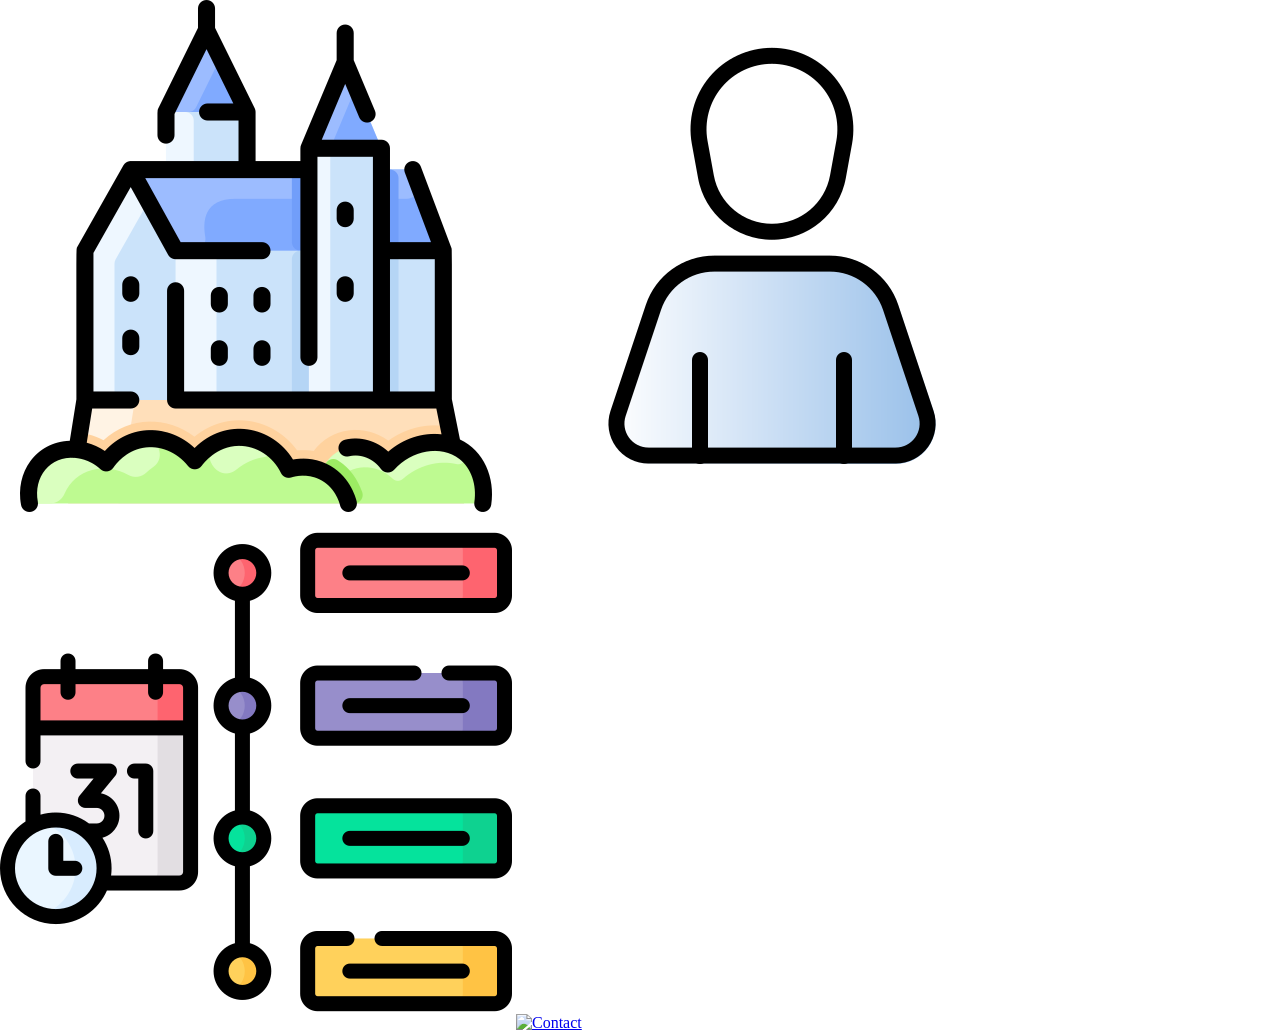
==== about.html @ 05753e6a "add nav and headers to pages" ====
﻿<!DOCTYPE html>
<html lang="en">
<head>
    <meta charset="UTF-8">
    <meta name="viewport" content="width=device-width, initial-scale=1.0">
    <link rel="stylesheet" href="css/style.css">
    <title>About Me | My Portfolio</title>
</head>
<body>
    <nav class="site-nav">
        <a class="nav-icon" href="index.html"><img src="images/home.png" alt="Home"></a>
        <a class="nav-icon" href="about.html"><img src="images/person.png" alt="About Me"></a>
        <a class="nav-icon" href="projects.html"><img src="images/project.png" alt="Projects"></a>
        <a class="nav-icon" href="contact.html"><img src="images/contact-us.png" alt="Contact"></a>
    </nav>
    <header class="site-header">
    </header>
    <main class="page-content">
    </main>
</body>
</html>
---- css/style.css ----
﻿/* base css */

body{
    display: flex;
    flex-direction: column;
    margin: 0;
}
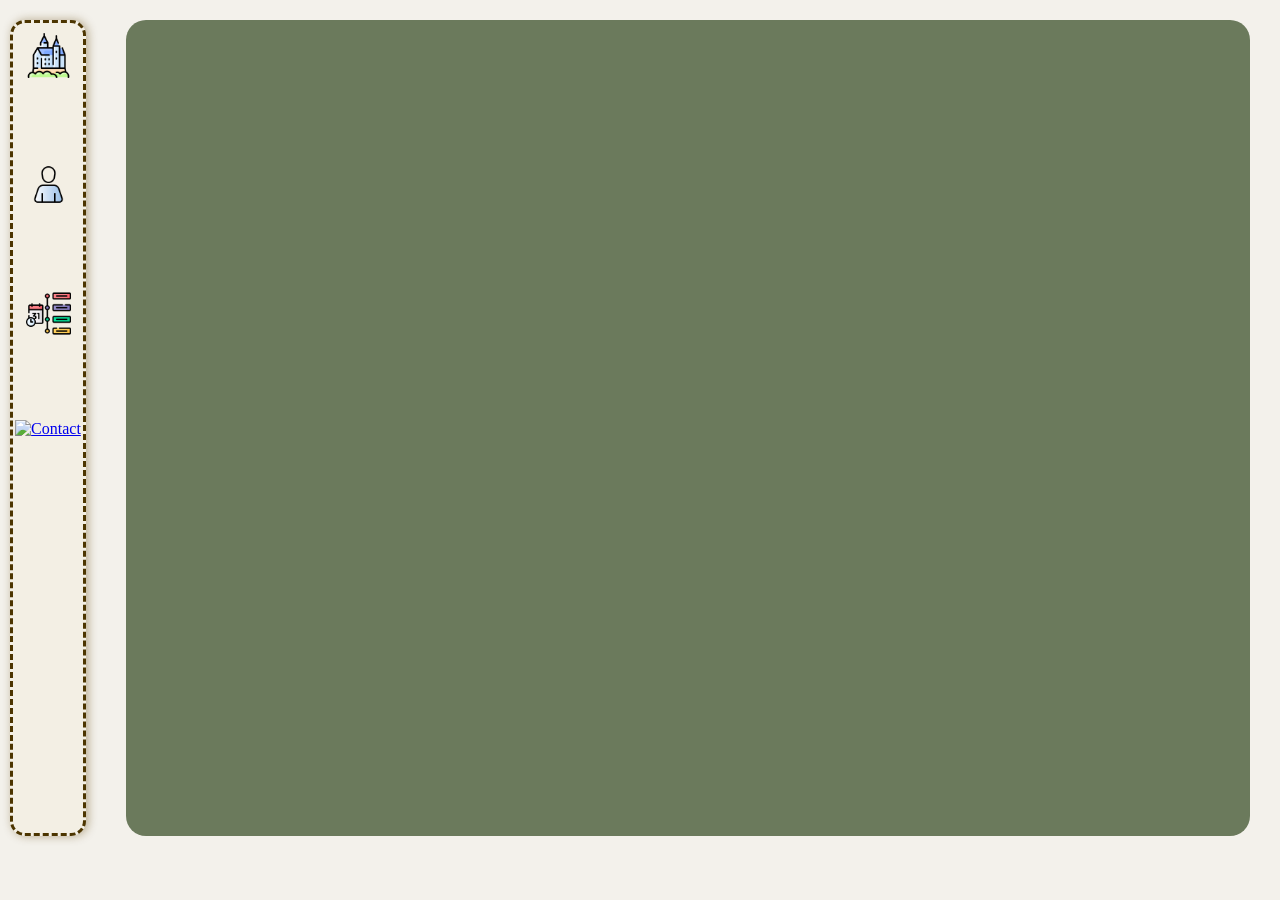
==== commit 74f403ae: "i added my main content part and did its base design" ====
--- a/about.html
+++ b/about.html
@@ -13,8 +13,6 @@
         <a class="nav-icon" href="projects.html"><img src="images/project.png" alt="Projects"></a>
         <a class="nav-icon" href="contact.html"><img src="images/contact-us.png" alt="Contact"></a>
     </nav>
-    <header class="site-header">
-    </header>
     <main class="page-content">
     </main>
 </body>
--- a/css/style.css
+++ b/css/style.css
@@ -2,6 +2,44 @@
 
 body{
     display: flex;
+    flex-direction: row;
+    margin: 0;
+    background-color: #f3f1eb
+}
+main {
+    flex: 1;
+    margin: 20px 30px;
+    padding: 15px 45px;
+    background-color: #6B7A5C;
+    border-radius: 20px
+}
+.site-nav{
+    
+    display: flex;
     flex-direction: column;
-    margin: 0;
+    align-items: center;
+    margin: 20px 10px;
+    width: 70px;
+    height: 90vh;
+    position: sticky;
+    top: 20;
+    left: 40;
+    bottom: 50;
+    gap: 60px;
+    background-color: #f3efe4;
+    transition: background-color 2s ease;
+    border-radius: 15px ;
+    border: 3px dashed #4c3500;
+    box-shadow: 2px 0 10px rgba(96, 66, 7, 0.421);
 }
+
+.site-nav:hover{
+    background-color: #e3dbc6;
+}
+
+.nav-icon img{
+    width: 45px;
+    height: 45px;
+    padding: 10px 0;
+    object-fit: contain;
+}
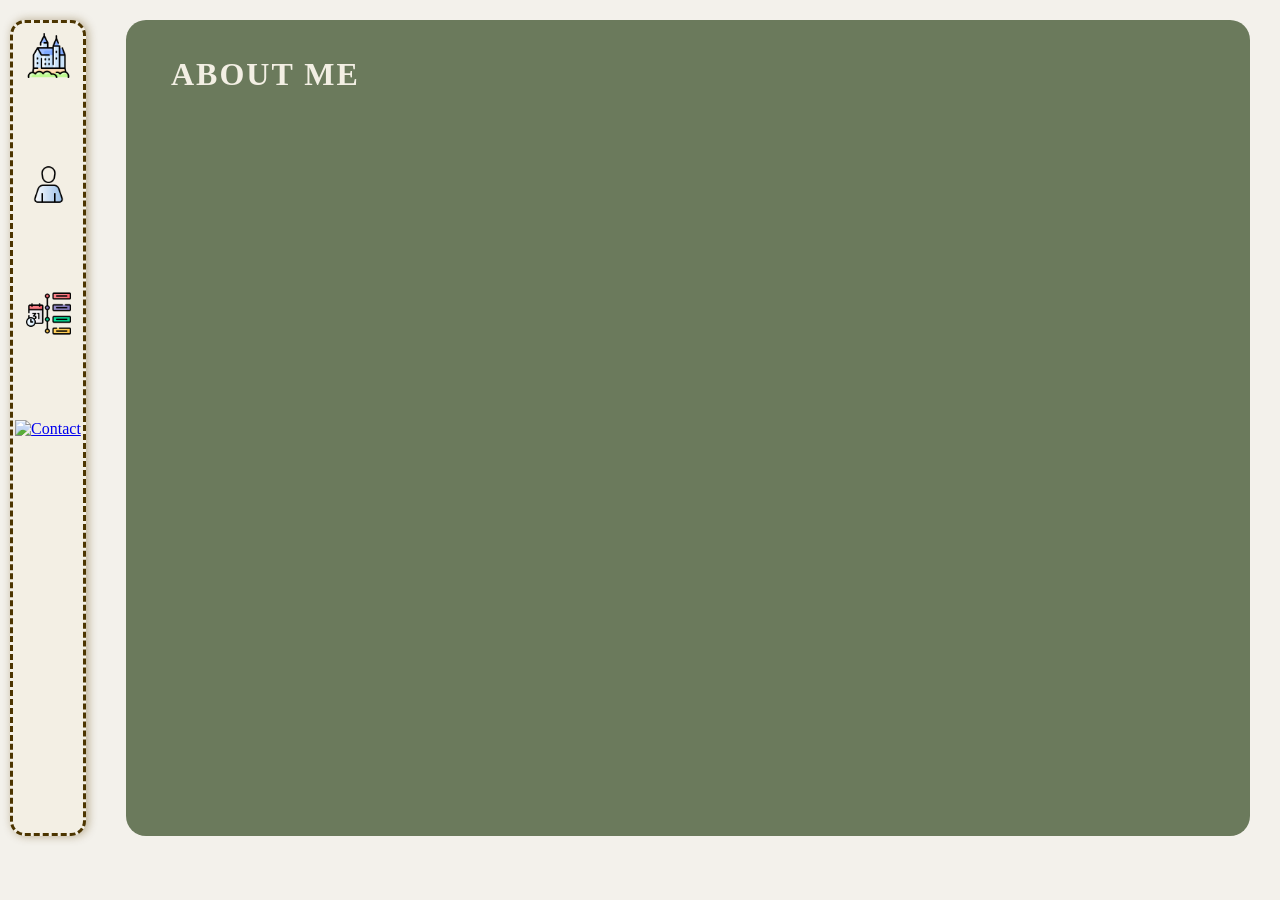
==== commit 3eaeeb71: "i added header and its title and set the font style" ====
--- a/about.html
+++ b/about.html
@@ -4,6 +4,8 @@
     <meta charset="UTF-8">
     <meta name="viewport" content="width=device-width, initial-scale=1.0">
     <link rel="stylesheet" href="css/style.css">
+    <link rel="preconnect" href="https://fonts.googleapis.com">
+    <link href="https://fonts.googleapis.com/css2?family=League+Gothic&display=swap" rel="stylesheet">
     <title>About Me | My Portfolio</title>
 </head>
 <body>
@@ -14,6 +16,9 @@
         <a class="nav-icon" href="contact.html"><img src="images/contact-us.png" alt="Contact"></a>
     </nav>
     <main class="page-content">
+        <header>
+            <h1>About Me</h1>
+        </header>
     </main>
 </body>
 </html>
--- a/css/style.css
+++ b/css/style.css
@@ -1,11 +1,12 @@
 ﻿/* base css */
 
-body{
+body {
     display: flex;
     flex-direction: row;
     margin: 0;
     background-color: #f3f1eb
 }
+
 main {
     flex: 1;
     margin: 20px 30px;
@@ -13,6 +14,14 @@
     background-color: #6B7A5C;
     border-radius: 20px
 }
+
+h1 {
+    font-family: 'Cinzel', serif;
+    color: #F3EFE4;
+    text-transform: uppercase;
+    letter-spacing: 2px;
+}
+
 .site-nav{
     
     display: flex;
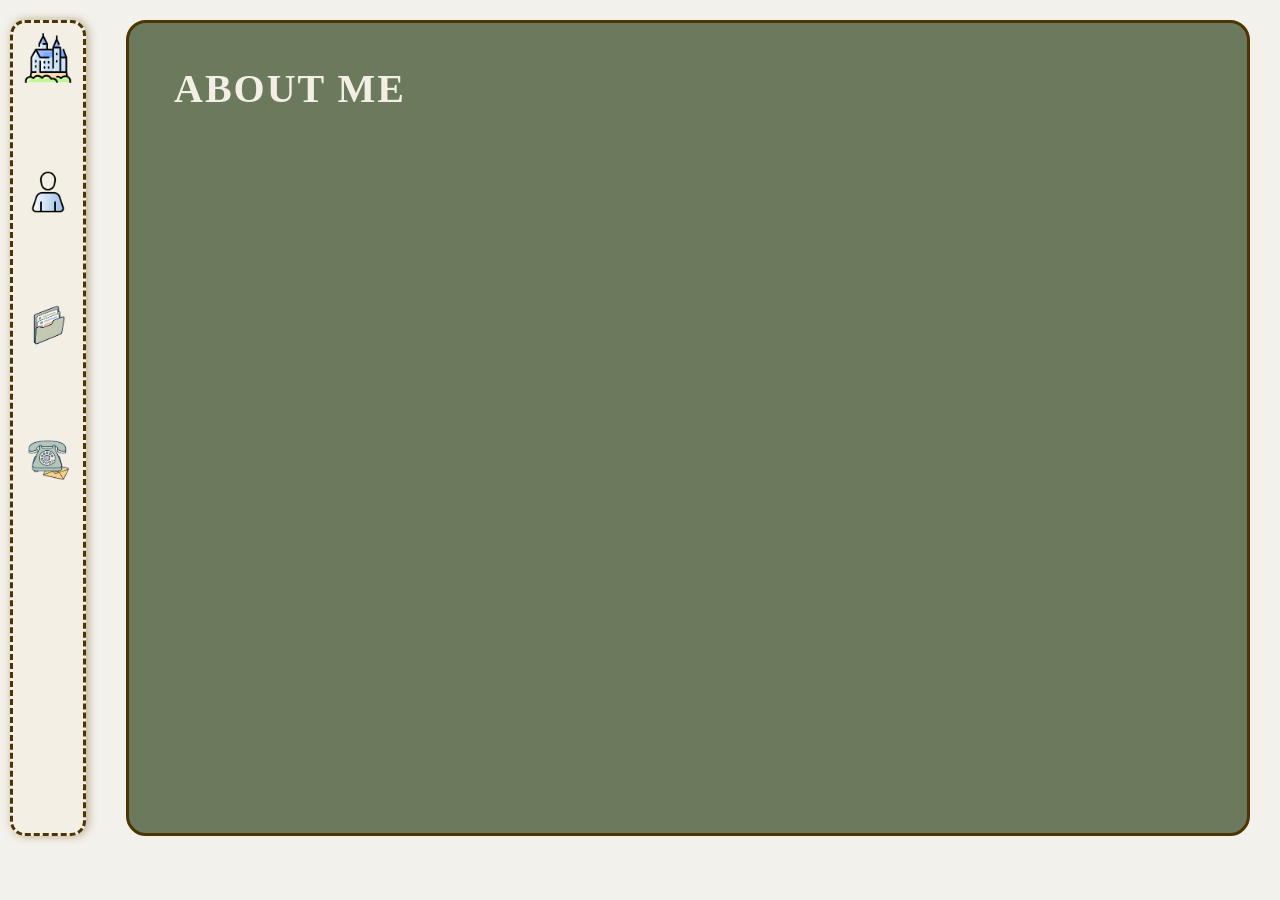
==== commit a03a41a0: "i changed two icons and redesigned some elements" ====
--- a/about.html
+++ b/about.html
@@ -12,8 +12,8 @@
     <nav class="site-nav">
         <a class="nav-icon" href="index.html"><img src="images/home.png" alt="Home"></a>
         <a class="nav-icon" href="about.html"><img src="images/person.png" alt="About Me"></a>
-        <a class="nav-icon" href="projects.html"><img src="images/project.png" alt="Projects"></a>
-        <a class="nav-icon" href="contact.html"><img src="images/contact-us.png" alt="Contact"></a>
+        <a class="nav-icon" href="projects.html"><img src="images/projects.png" alt="Projects"></a>
+        <a class="nav-icon" href="contact.html"><img src="images/contact.png" alt="Contact"></a>
     </nav>
     <main class="page-content">
         <header>
--- a/css/style.css
+++ b/css/style.css
@@ -12,11 +12,13 @@
     margin: 20px 30px;
     padding: 15px 45px;
     background-color: #6B7A5C;
+    border: 3px solid #4C3500;
     border-radius: 20px
 }
 
 h1 {
     font-family: 'Cinzel', serif;
+    font-size: 2.5rem;
     color: #F3EFE4;
     text-transform: uppercase;
     letter-spacing: 2px;
@@ -31,9 +33,6 @@
     width: 70px;
     height: 90vh;
     position: sticky;
-    top: 20;
-    left: 40;
-    bottom: 50;
     gap: 60px;
     background-color: #f3efe4;
     transition: background-color 2s ease;
@@ -47,8 +46,8 @@
 }
 
 .nav-icon img{
-    width: 45px;
-    height: 45px;
+    width: 50px;
+    height: 50px;
     padding: 10px 0;
     object-fit: contain;
 }
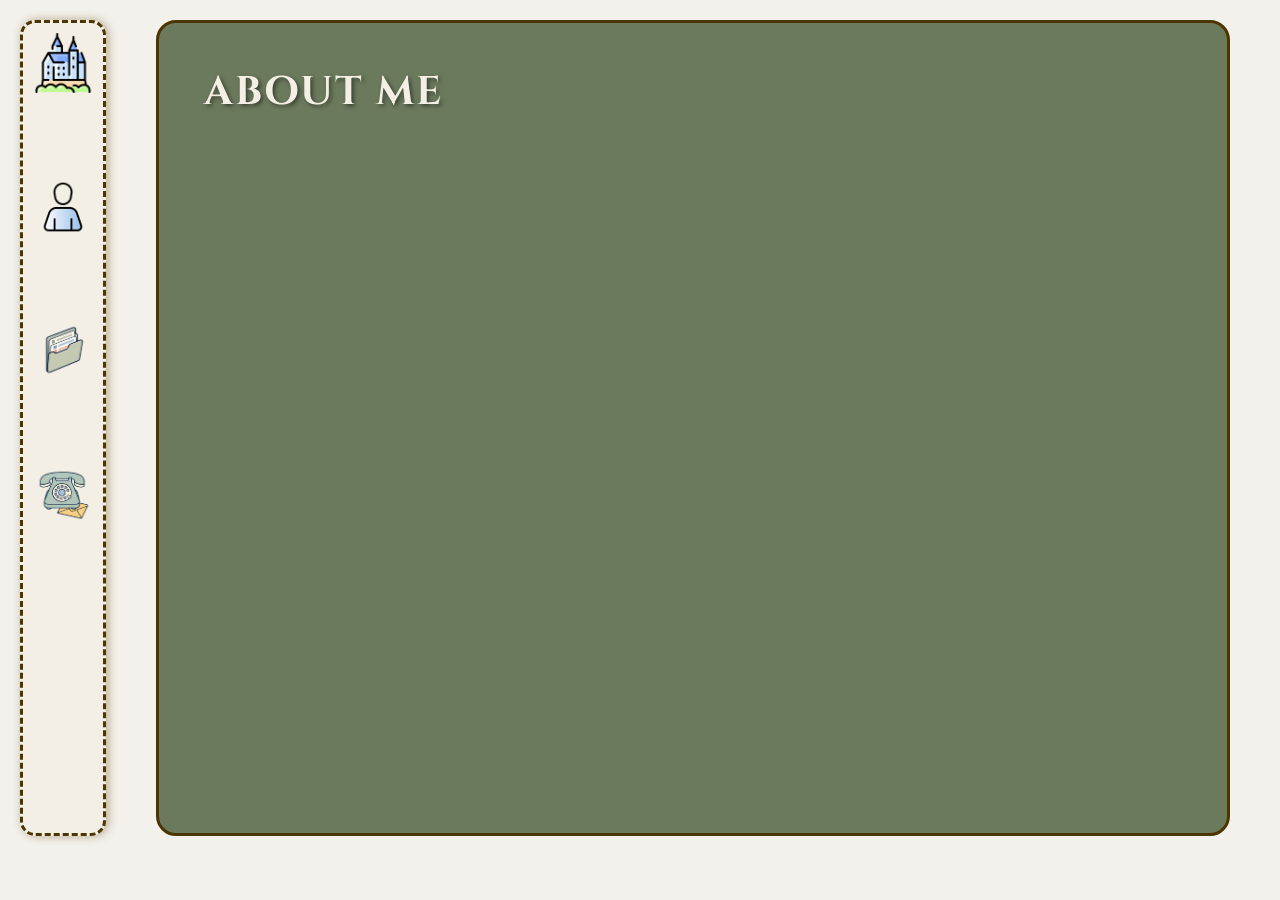
==== commit e42d1033: "some fonts changed and h1 bug fixed" ====
--- a/about.html
+++ b/about.html
@@ -5,9 +5,7 @@
     <meta name="viewport" content="width=device-width, initial-scale=1.0">
     <link rel="stylesheet" href="css/style.css">
     <link rel="preconnect" href="https://fonts.googleapis.com">
-    <link href="https://fonts.googleapis.com/css2?family=League+Gothic&display=swap" rel="stylesheet">
-    <title>About Me | My Portfolio</title>
-</head>
+    <link href="https://fonts.googleapis.com/css2?family=Cinzel:wght@400;600&family=EB+Garamond:wght@400;600&family=League+Gothic&display=swap" rel="stylesheet">
 <body>
     <nav class="site-nav">
         <a class="nav-icon" href="index.html"><img src="images/home.png" alt="Home"></a>
--- a/css/style.css
+++ b/css/style.css
@@ -9,7 +9,7 @@
 
 main {
     flex: 1;
-    margin: 20px 30px;
+    margin: 20px 50px 20px 30px;
     padding: 15px 45px;
     background-color: #6B7A5C;
     border: 3px solid #4C3500;
@@ -22,6 +22,8 @@
     color: #F3EFE4;
     text-transform: uppercase;
     letter-spacing: 2px;
+    margin-bottom: 70px;
+    text-shadow: 2px 2px 4px rgba(0, 0, 0, 0.5);
 }
 
 .site-nav{
@@ -29,10 +31,11 @@
     display: flex;
     flex-direction: column;
     align-items: center;
-    margin: 20px 10px;
-    width: 70px;
+    margin: 20px;
+    width: 80px;
     height: 90vh;
     position: sticky;
+    overflow-y: auto;
     gap: 60px;
     background-color: #f3efe4;
     transition: background-color 2s ease;
@@ -46,8 +49,67 @@
 }
 
 .nav-icon img{
-    width: 50px;
-    height: 50px;
+    width: 60px;
+    height: 60px;
     padding: 10px 0;
     object-fit: contain;
+}
+
+.content-container {
+    display: flex;
+    flex-direction: row;
+    flex-wrap: wrap;
+    gap: 20px;
+}
+
+.content-card {
+    width: 400px;
+    min-height: 70px;
+    display: flex;
+    flex-direction: row;
+    align-items: center;
+    gap: 30px;
+    margin: 40px 50px 20px 10px;
+    padding: 15px 20px;
+    background-color: #E9E1CB;
+    border: 3px solid #4C3500;
+    border-left: 7px solid #8B5E00;
+    border-radius: 15px;
+    box-shadow: 0 2px 5px rgba(0, 0, 0, 0.1);
+    transition: transform 0.2s ease, box-shadow 0.2s ease, border-left-color 0.2s ease;
+}
+
+.content-card:hover {
+    transform: translateY(-3px);
+    box-shadow: 0 6px 14px rgba(0, 0, 0, 0.2);
+    border-left-color: #C4941A;
+}
+
+.content-card .contact-icon img{
+    display: flex;
+    width: 60px;
+    height: 60px;
+}
+
+.content-card .contact-info{
+    display: flex;
+    flex-direction: column;
+    justify-content: center;
+    gap: 6px;
+}
+
+.content-card .contact-info h3{
+    font-family: 'League Gothic', sans-serif;
+    text-transform: uppercase;
+    letter-spacing: 1.5px;
+    margin: 0;
+    font-size: 1.4rem;
+    color: #8B5E00;
+}
+
+.content-card .contact-info p{
+    font-family: 'EB Garamond', serif;
+    margin: 0;
+    font-size: 1.3rem;
+    color: #3B2410;
 }
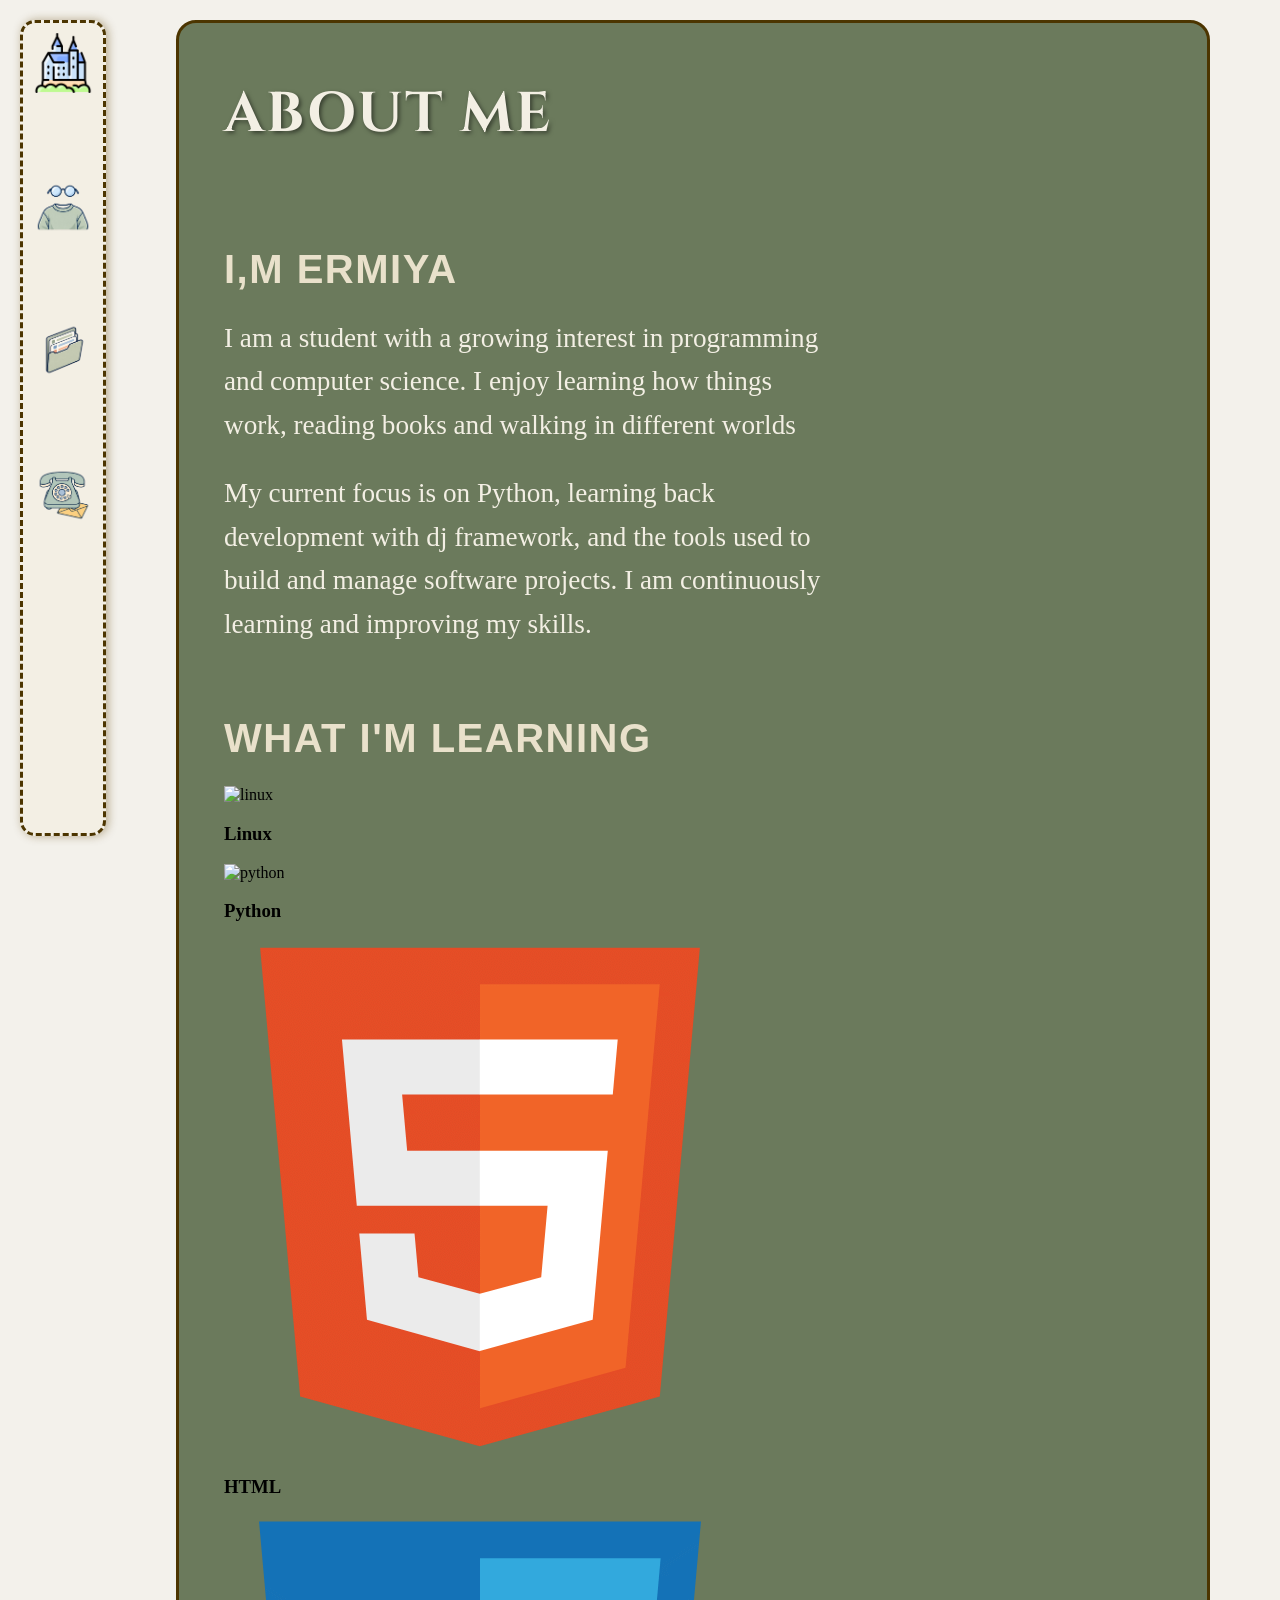
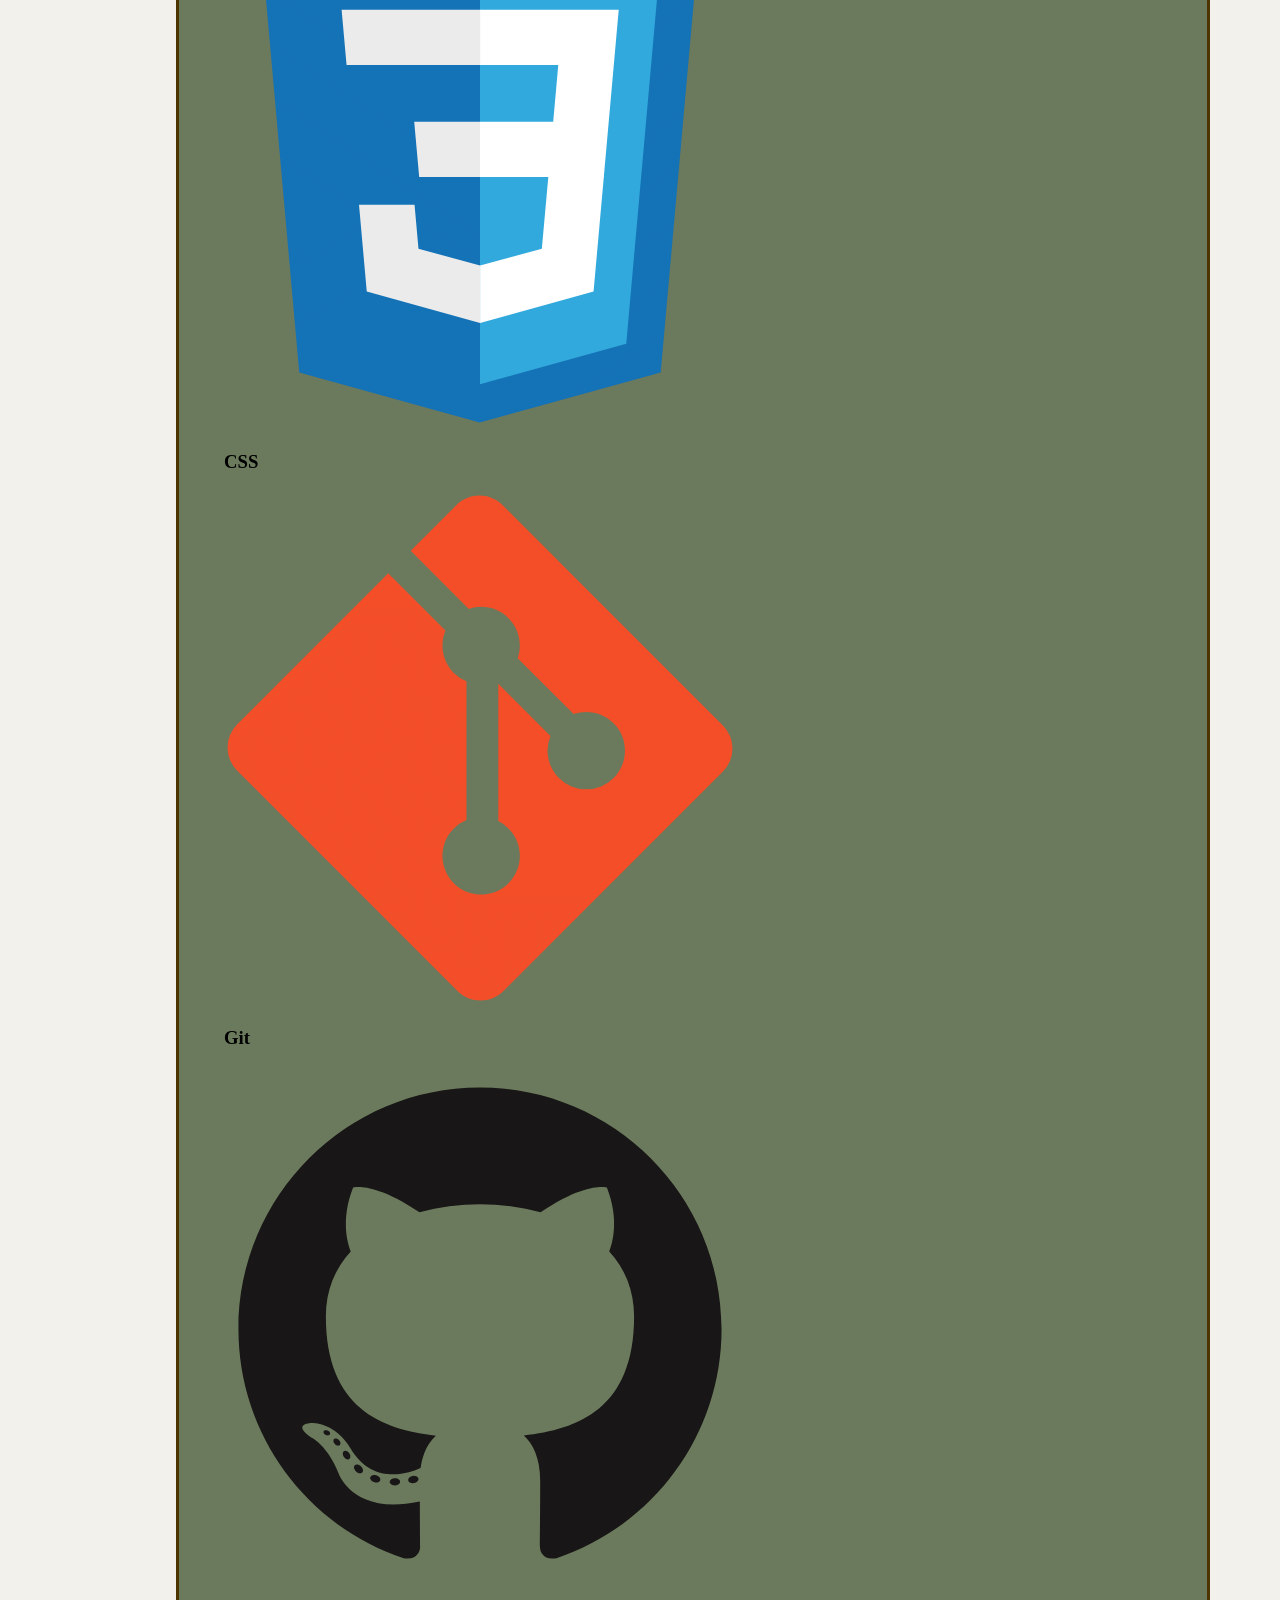
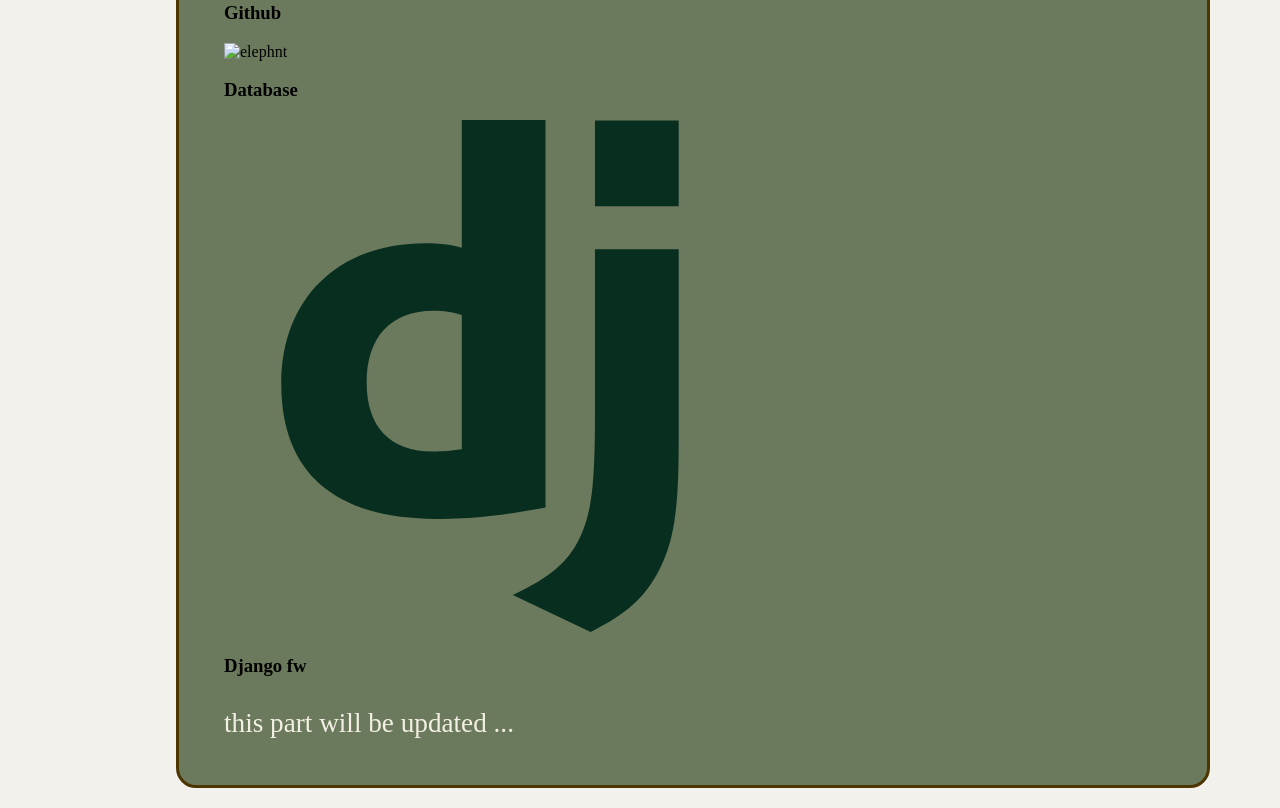
==== commit fe87d3c0: "base structur of about page is completed ans some icons are changed" ====
--- a/about.html
+++ b/about.html
@@ -17,6 +17,63 @@
         <header>
             <h1>About Me</h1>
         </header>
+        <section class="profile-section">
+            <div class="profile-photo-container">
+                <div class="profile-intro">
+                    <h2>I,m Ermiya</h2>
+                    <p>
+                        I am a student with a growing interest in programming
+                        and computer science. I enjoy learning how things work,
+                        reading books and walking in different worlds
+                    </p>
+                    <p>
+                        My current focus is on Python,
+                        learning back development with dj framework, 
+                        and the tools used to build and manage
+                        software projects. I am continuously learning and improving
+                        my skills.
+                    </p>
+                </div>
+            </div>
+            <section class="skills-section">
+                <h2>What I'm Learning</h2>
+                <div class="skills-container">
+                    <div class="skill-card">
+                        <img class="logo-icon" src="images/linux.png" alt="linux">
+                        <h3>Linux</h3>
+                    </div>
+                    <div class="skill-card">
+                        <img class="logo-icon" src="images/python.png" alt="python">
+                        <h3>Python</h3>
+                    </div>
+                    <div class="skill-card">
+                        <img class="logo-icon" src="images/html.png" alt="html">
+                        <h3>HTML</h3>
+                    </div>
+                    <div class="skill-card">
+                        <img class="logo-icon" src="images/css.png" alt="css">
+                        <h3>CSS</h3>
+                    </div>
+                    <div class="skill-card">
+                        <img class="logo-icon" src="images/git.png" alt="git">
+                        <h3>Git</h3>
+                    </div>
+                    <div class="skill-card">
+                        <img class="logo-icon" src="images/github.png" alt="github">
+                        <h3>Github</h3>
+                    </div>
+                    <div class="skill-card">
+                        <img class="logo-icon" src="images/pos-sql.png" alt="elephnt">
+                        <h3>Database</h3>
+                    </div>
+                    <div class="skill-card">
+                        <img class="logo-icon" src="images/django.png" alt="django">
+                        <h3>Django fw</h3>
+                    </div>
+                    <p>this part will be updated ...</p>
+                </div>
+            </section>
+        </section>
     </main>
 </body>
 </html>
--- a/css/style.css
+++ b/css/style.css
@@ -9,7 +9,7 @@
 
 main {
     flex: 1;
-    margin: 20px 50px 20px 30px;
+    margin: 20px 70px 20px 50px;
     padding: 15px 45px;
     background-color: #6B7A5C;
     border: 3px solid #4C3500;
@@ -18,12 +18,30 @@
 
 h1 {
     font-family: 'Cinzel', serif;
-    font-size: 2.5rem;
+    font-size: 3.5rem;
     color: #F3EFE4;
     text-transform: uppercase;
     letter-spacing: 2px;
     margin-bottom: 70px;
     text-shadow: 2px 2px 4px rgba(0, 0, 0, 0.5);
+}
+
+h2 {
+    font-family: 'League Gothic', sans-serif;
+    font-size: 2.5rem;
+    margin: 25px 0;
+    text-transform: uppercase;
+    letter-spacing: 1.5px;
+    color: #E9E1CB;
+}
+
+p {
+    font-family: 'EB Garamond', serif;
+    font-size: 1.7rem;
+    margin: 25px 0;
+    color: #F3EFE4;
+    max-width: 600px;
+    line-height: 1.6;
 }
 
 .site-nav{
@@ -35,6 +53,7 @@
     width: 80px;
     height: 90vh;
     position: sticky;
+    top: 20px;
     overflow-y: auto;
     gap: 60px;
     background-color: #f3efe4;
@@ -54,9 +73,9 @@
     padding: 10px 0;
     object-fit: contain;
 }
-
 .content-container {
     display: flex;
+    justify-content: center;
     flex-direction: row;
     flex-wrap: wrap;
     gap: 20px;
@@ -77,6 +96,8 @@
     border-radius: 15px;
     box-shadow: 0 2px 5px rgba(0, 0, 0, 0.1);
     transition: transform 0.2s ease, box-shadow 0.2s ease, border-left-color 0.2s ease;
+    text-decoration: none;
+    color: inherit;
 }
 
 .content-card:hover {
@@ -85,7 +106,7 @@
     border-left-color: #C4941A;
 }
 
-.content-card .contact-icon img{
+.contact-icon{
     display: flex;
     width: 60px;
     height: 60px;
@@ -112,4 +133,113 @@
     margin: 0;
     font-size: 1.3rem;
     color: #3B2410;
-}+}
+
+.profile-section {
+    display: flex;
+    flex-direction: column;
+    align-items: flex-start;
+    gap: 20px;
+}
+
+.profile-photo-container {
+    display: flex;
+    flex-direction: row;
+    align-items: center;
+    gap: 100px;
+    width: 100%;
+}
+
+.profile-section .profile-photo {
+    width: 170px;
+    height: 170px;
+    border-radius: 50%;
+    object-fit: cover;
+    border: 4.5px solid #4C3500;
+}
+
+#sarv {
+height: 170px;
+}
+
+.projects-grid {
+    display: flex;
+    flex-direction: row;
+    flex-wrap: wrap;
+    gap: 30px;
+}
+
+.project-card {
+    width: 340px;
+    display: flex;
+    flex-direction: column;
+    background-color: #E9E1CB;
+    border: 3px double #4C3500;
+    border-radius: 15px;
+    overflow: hidden;
+    box-shadow: 0 2px 5px rgba(0, 0, 0, 0.1);
+    transition: box-shadow 0.25s ease, border-color 0.25s ease;
+}
+
+.project-card:hover {
+    box-shadow: 0 8px 18px rgba(0, 0, 0, 0.22);
+    border-color: #C4941A;
+}
+
+.card-title {
+    background-color: #4C3500;
+    padding: 14px 18px;
+    text-align: center;
+}
+
+.card-title h3 {
+    font-family: 'Cinzel', serif;
+    font-size: 1.2rem;
+    letter-spacing: 1px;
+    text-transform: uppercase;
+    color: #E9E1CB;
+    margin: 0;
+}
+
+.card-body {
+    padding: 18px 20px 20px;
+    display: flex;
+    flex-direction: column;
+    gap: 14px;
+}
+
+.card-button {
+    display: flex;
+    align-items: center;
+    justify-content: center;
+    gap: 10px;
+    text-decoration: none;
+    padding: 10px 0;
+    border-radius: 10px;
+    background-color: #8B5E00;
+    color: #F3EFE4;
+    font-family: 'League Gothic', sans-serif;
+    letter-spacing: 1px;
+    text-transform: uppercase;
+    transition: background-color 0.2s ease;
+}
+
+.card-button:hover {
+    background-color: #C4941A;
+}
+
+.card-button img {
+    width: 22px;
+    height: 22px;
+}
+
+.more-projects a {
+    color: #C4941A;
+    text-decoration: none;
+    font-weight: 600;
+}
+
+.more-projects a:hover {
+    text-decoration: underline;
+}
+
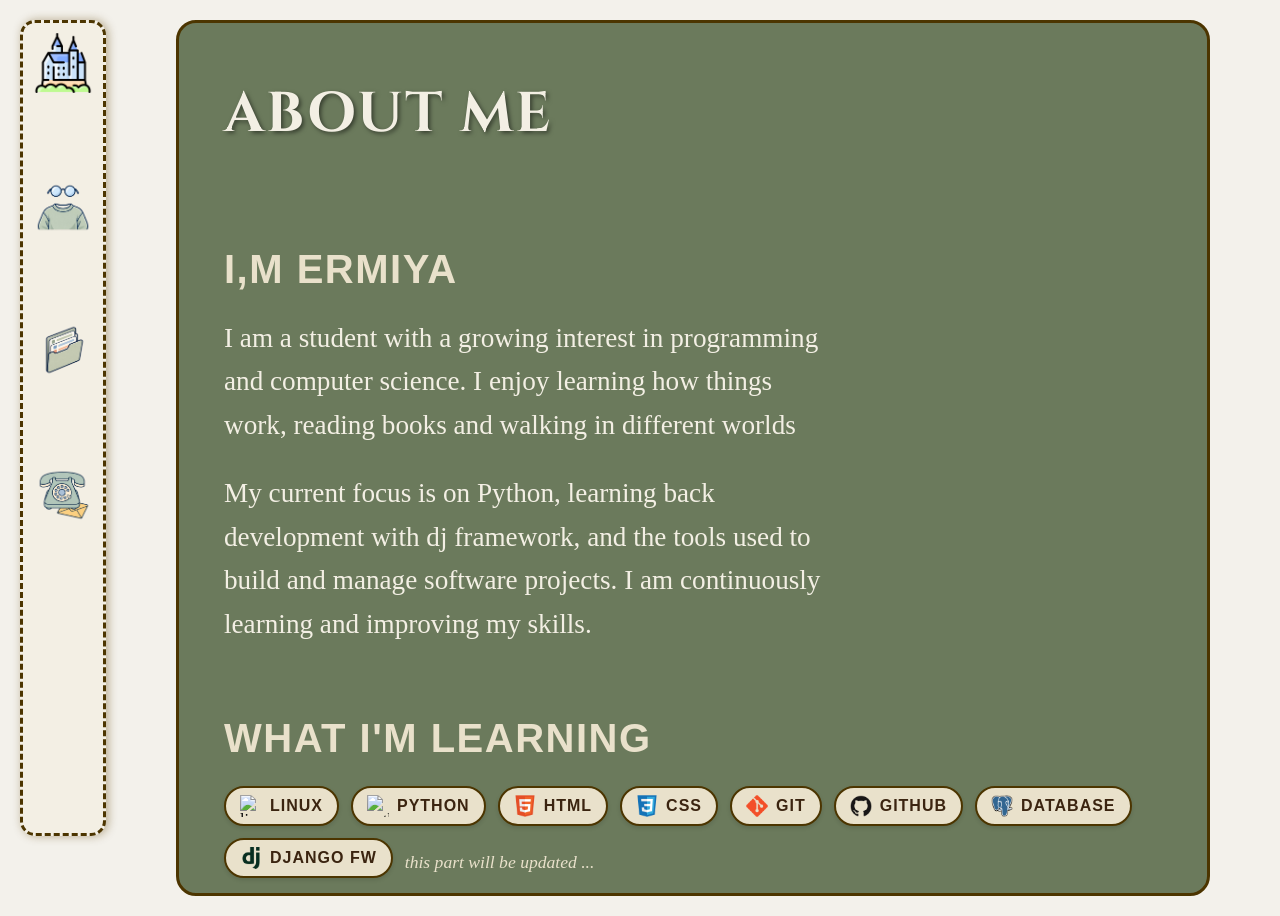
==== commit f61a0692: "skill part designed and postsql icon's conflict fixed" ====
--- a/about.html
+++ b/about.html
@@ -63,7 +63,7 @@
                         <h3>Github</h3>
                     </div>
                     <div class="skill-card">
-                        <img class="logo-icon" src="images/pos-sql.png" alt="elephnt">
+                        <img class="logo-icon" src="images/postsql.png" alt="elephnt">
                         <h3>Database</h3>
                     </div>
                     <div class="skill-card">
--- a/css/style.css
+++ b/css/style.css
@@ -243,3 +243,59 @@
     text-decoration: underline;
 }
 
+
+.skills-section {
+    width: 100%;
+}
+
+.skills-container {
+    display: flex;
+    flex-wrap: wrap;
+    align-items: center;
+    gap: 12px;
+    width: 100%;
+}
+
+.skill-card {
+    display: flex;
+    align-items: center;
+    gap: 8px;
+    padding: 7px 14px;
+    background-color: #e9e1cb;
+    border: 2px solid #4c3500;
+    border-radius: 50px;
+    box-shadow: 0 2px 4px rgba(0, 0, 0, 0.12);
+    transition:
+        transform 0.2s ease,
+        background-color 0.2s ease,
+        border-color 0.2s ease;
+}
+
+.skill-card:hover {
+    transform: translateY(-2px);
+    background-color: #f3efe4;
+    border-color: #c4941a;
+}
+
+.logo-icon {
+    width: 22px;
+    height: 22px;
+    object-fit: contain;
+}
+
+.skill-card h3 {
+    margin: 0;
+    font-family: 'League Gothic', sans-serif;
+    font-size: 1rem;
+    color: #3b2410;
+    text-transform: uppercase;
+    letter-spacing: 1px;
+}
+
+.skills-container > p {
+    width: 100%;
+    margin: 8px 0 0;
+    font-size: 1.1rem;
+    font-style: italic;
+    color: #e9e1cb;
+}
